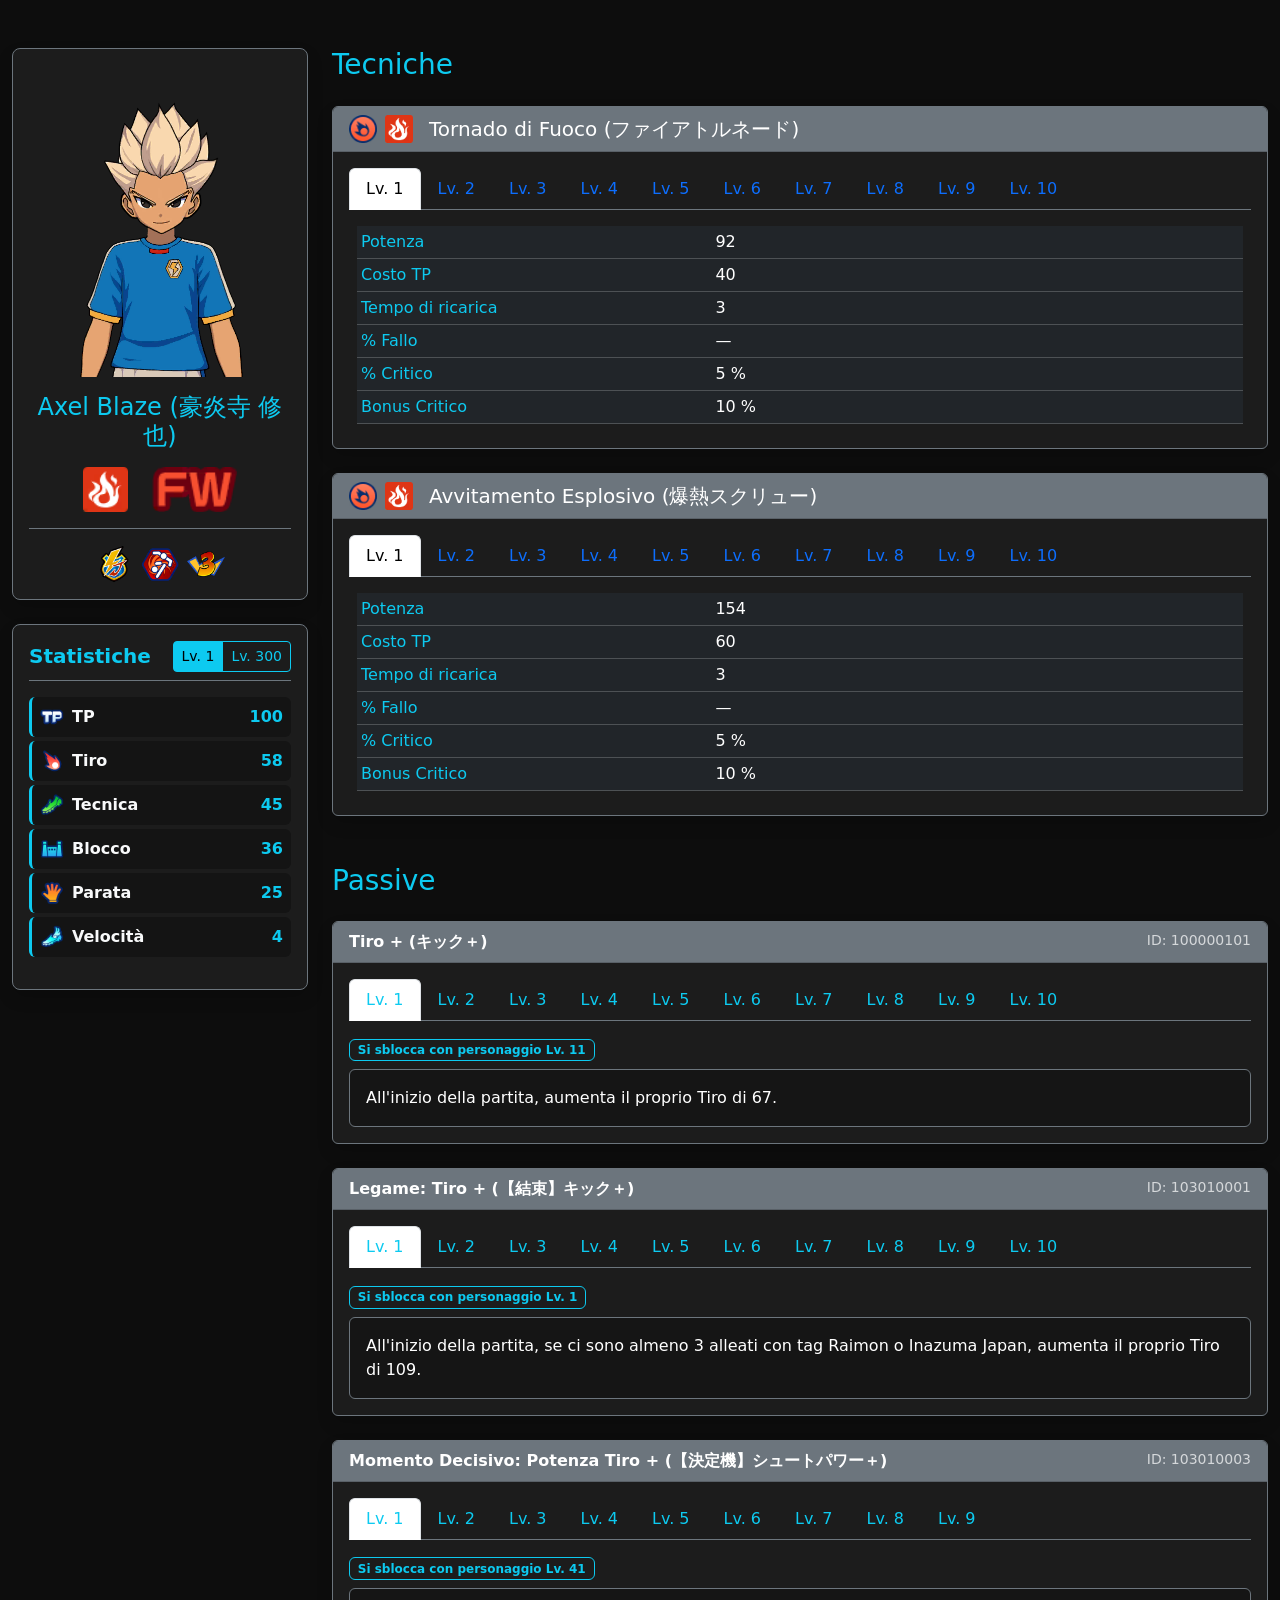
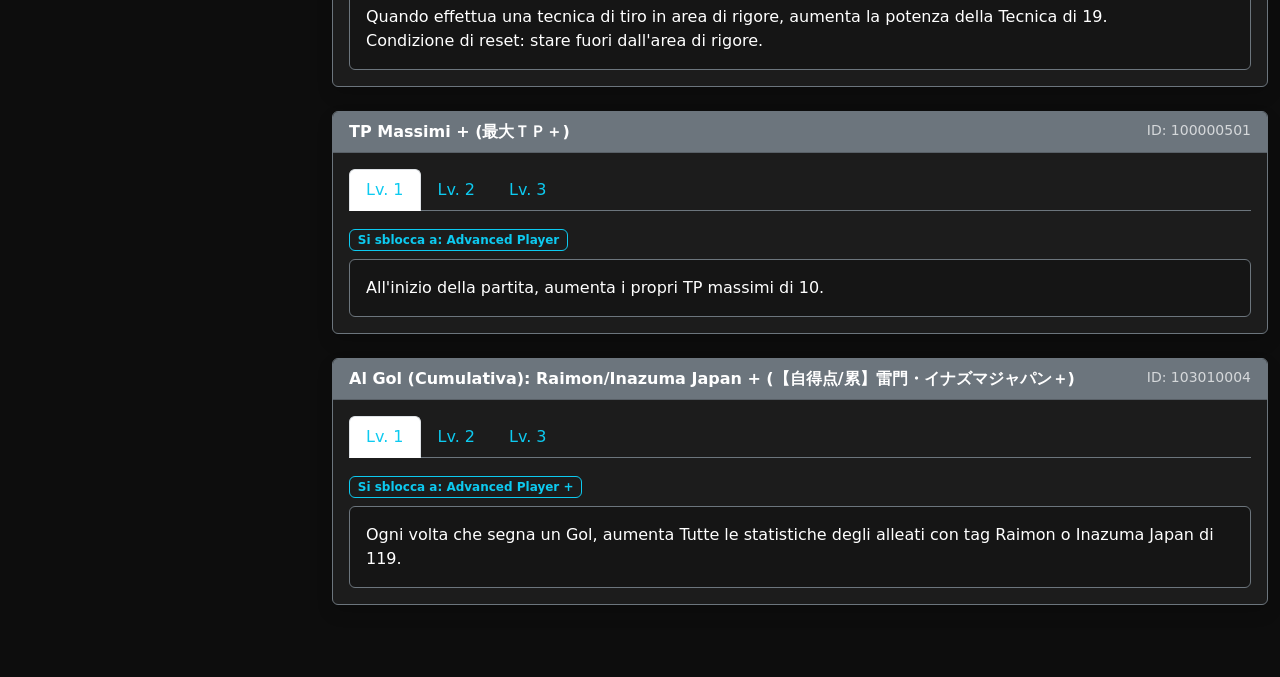
==== character.html @ d1aaa3e9 "Add files via upload" ====
<!DOCTYPE html>
<html lang="it">
<head>
    <meta charset="UTF-8">
    <meta name="viewport" content="width=device-width, initial-scale=1.0">
    <title>Dettaglio Personaggio</title>
    <link href="https://cdn.jsdelivr.net/npm/bootstrap@5.3.3/dist/css/bootstrap.min.css" rel="stylesheet">
    <style>
        body { background: #0d0d0d; color: #e0e0e0; }
        .bg-dark { background-color: #1c1c1c !important; }
        .text-info { color: #0dcaf0 !important; }
    </style>
</head>
<body>

<div class="container py-5" style="max-width: 1400px;">
    <div class="row g-4">
        <!-- Sidebar -->
        <div class="col-lg-4 col-xl-3 text-center">
            <div class="bg-dark p-3 rounded-3 border border-secondary shadow mb-4">
                <img id="char-img" src="" alt="Personaggio" class="img-fluid rounded mb-3">
                <h2 id="char-name" class="h4 mb-3 text-info">Caricamento...</h2>
                <div class="d-flex justify-content-center gap-4 mb-3">
                    <img id="element-icon" src="" style="height: 45px;">
                    <img id="position-icon" src="" style="height: 45px;">
                </div>
                <div id="tags-container" class="d-flex justify-content-center gap-2 flex-wrap border-top border-secondary pt-3"></div>
            </div>

            <div class="bg-dark p-3 rounded-3 border border-secondary shadow text-start">
                <div class="d-flex justify-content-between align-items-center border-bottom border-secondary pb-2 mb-3">
                    <span class="text-info fw-bold fs-5">Statistiche</span>
                    <div class="btn-group btn-group-sm">
                        <button id="btn-lv1" class="btn btn-outline-info active">Lv. 1</button>
                        <button id="btn-lv300" class="btn btn-outline-info">Lv. 300</button>
                    </div>
                </div>
                <ul id="stats-list" class="list-unstyled"></ul>
            </div>
        </div>

        <!-- Main Content -->
        <div class="col-lg-8 col-xl-9">
            <h3 class="mb-4 text-info">Tecniche</h3>
            <div id="tecniche-container"></div>

            <h3 class="mb-4 mt-5 text-info">Passive</h3>
            <div id="passive-container"></div>
        </div>
    </div>
</div>

<!-- Bundle JavaScript di Bootstrap (Necessario per le Tab e i componenti interattivi) -->
<script src="https://cdn.jsdelivr.net/npm/bootstrap@5.3.3/dist/js/bootstrap.bundle.min.js"></script>

<!-- Il tuo script principale -->
<script type="module" src="js/main.js"></script>

</body>
</html>
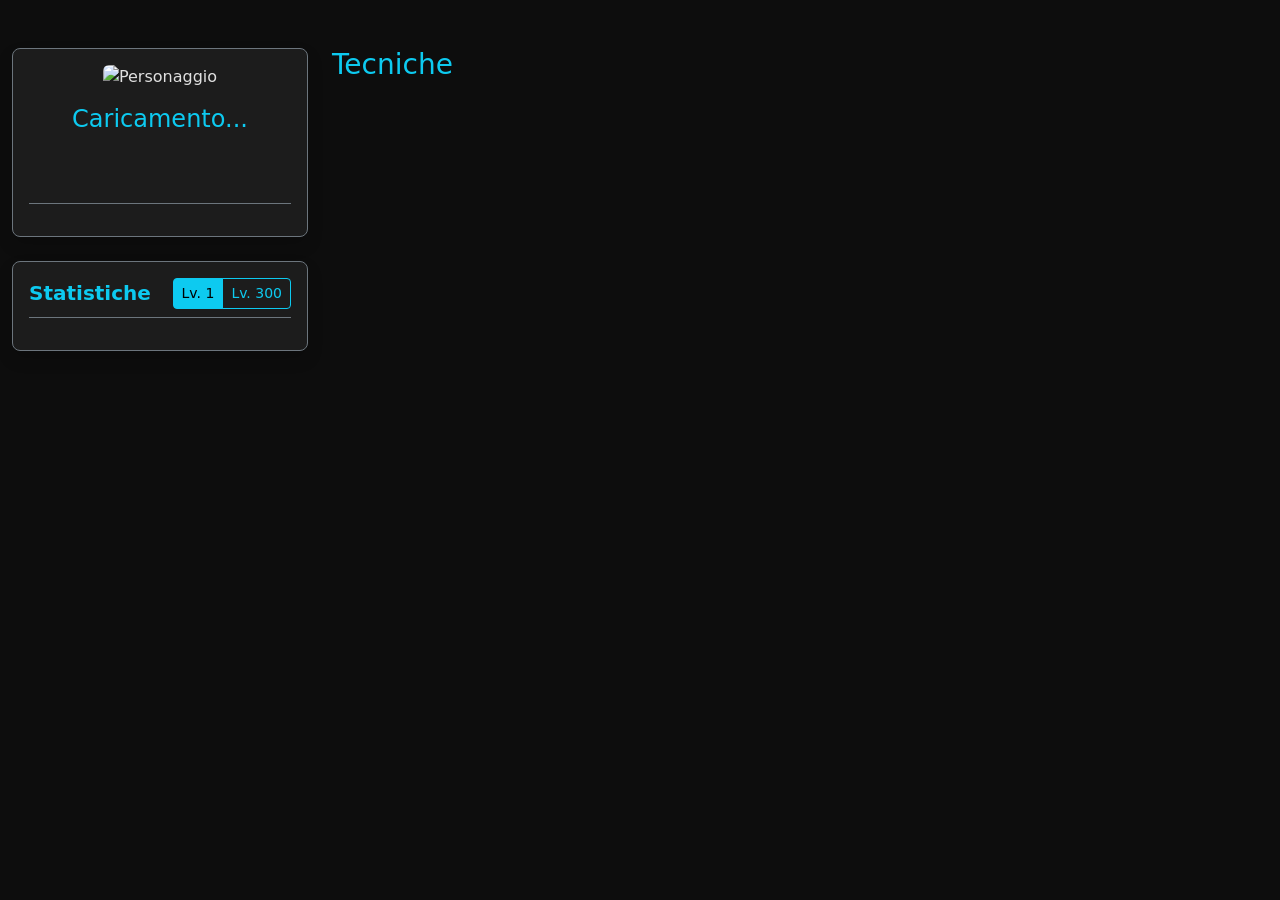
==== commit f8e51b85: "Update character.html" ====
--- a/character.html
+++ b/character.html
@@ -19,7 +19,8 @@
         <div class="col-lg-4 col-xl-3 text-center">
             <div class="bg-dark p-3 rounded-3 border border-secondary shadow mb-4">
                 <img id="char-img" src="" alt="Personaggio" class="img-fluid rounded mb-3">
-                <h2 id="char-name" class="h4 mb-3 text-info">Caricamento...</h2>
+                <h2 id="char-name-main" class="h4 text-info mb-1">Caricamento...</h2>
+                <h4 id="char-name-jp" class="text-secondary" style="font-size: 1.1rem; opacity: 0.9;"></h4>
                 <div class="d-flex justify-content-center gap-4 mb-3">
                     <img id="element-icon" src="" style="height: 45px;">
                     <img id="position-icon" src="" style="height: 45px;">
@@ -44,17 +45,14 @@
             <h3 class="mb-4 text-info">Tecniche</h3>
             <div id="tecniche-container"></div>
 
-            <h3 class="mb-4 mt-5 text-info">Passive</h3>
             <div id="passive-container"></div>
         </div>
     </div>
 </div>
 
-<!-- Bundle JavaScript di Bootstrap (Necessario per le Tab e i componenti interattivi) -->
 <script src="https://cdn.jsdelivr.net/npm/bootstrap@5.3.3/dist/js/bootstrap.bundle.min.js"></script>
 
-<!-- Il tuo script principale -->
 <script type="module" src="js/main.js"></script>
 
 </body>
-</html>+</html>
